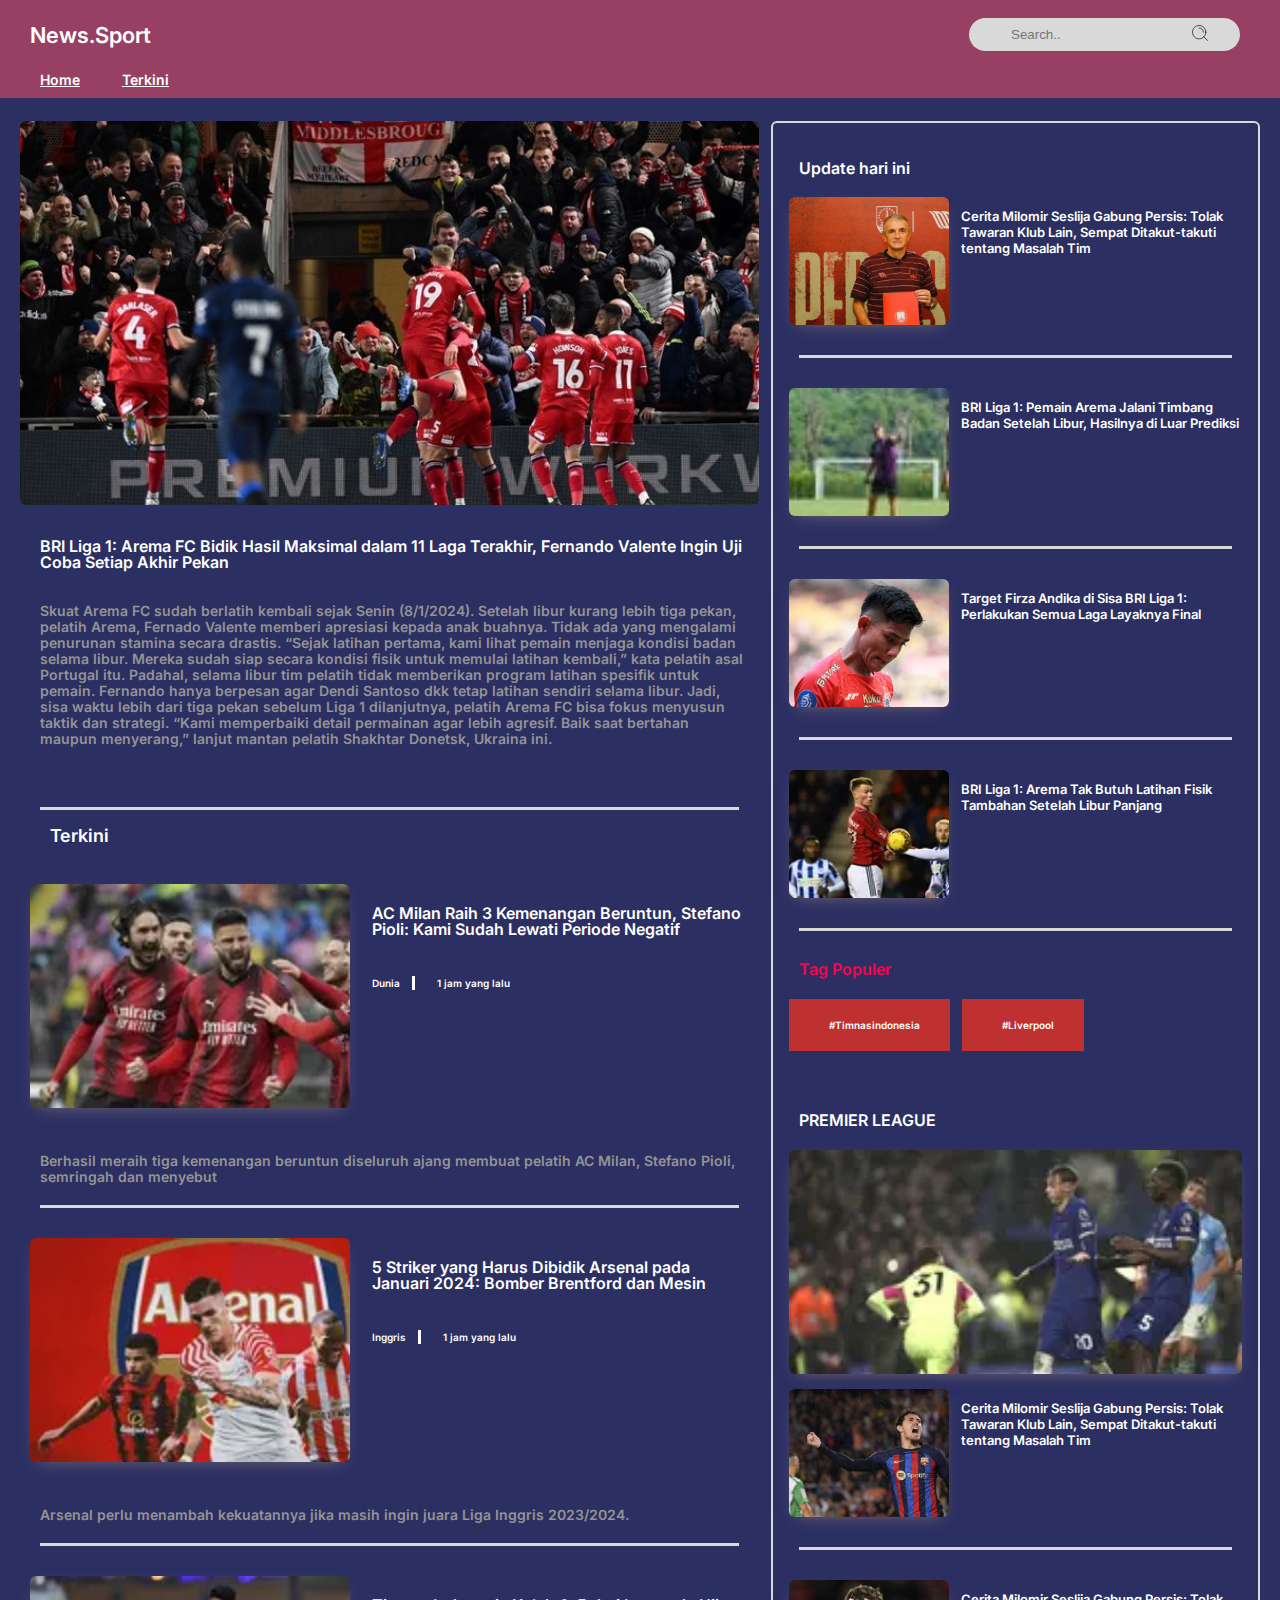
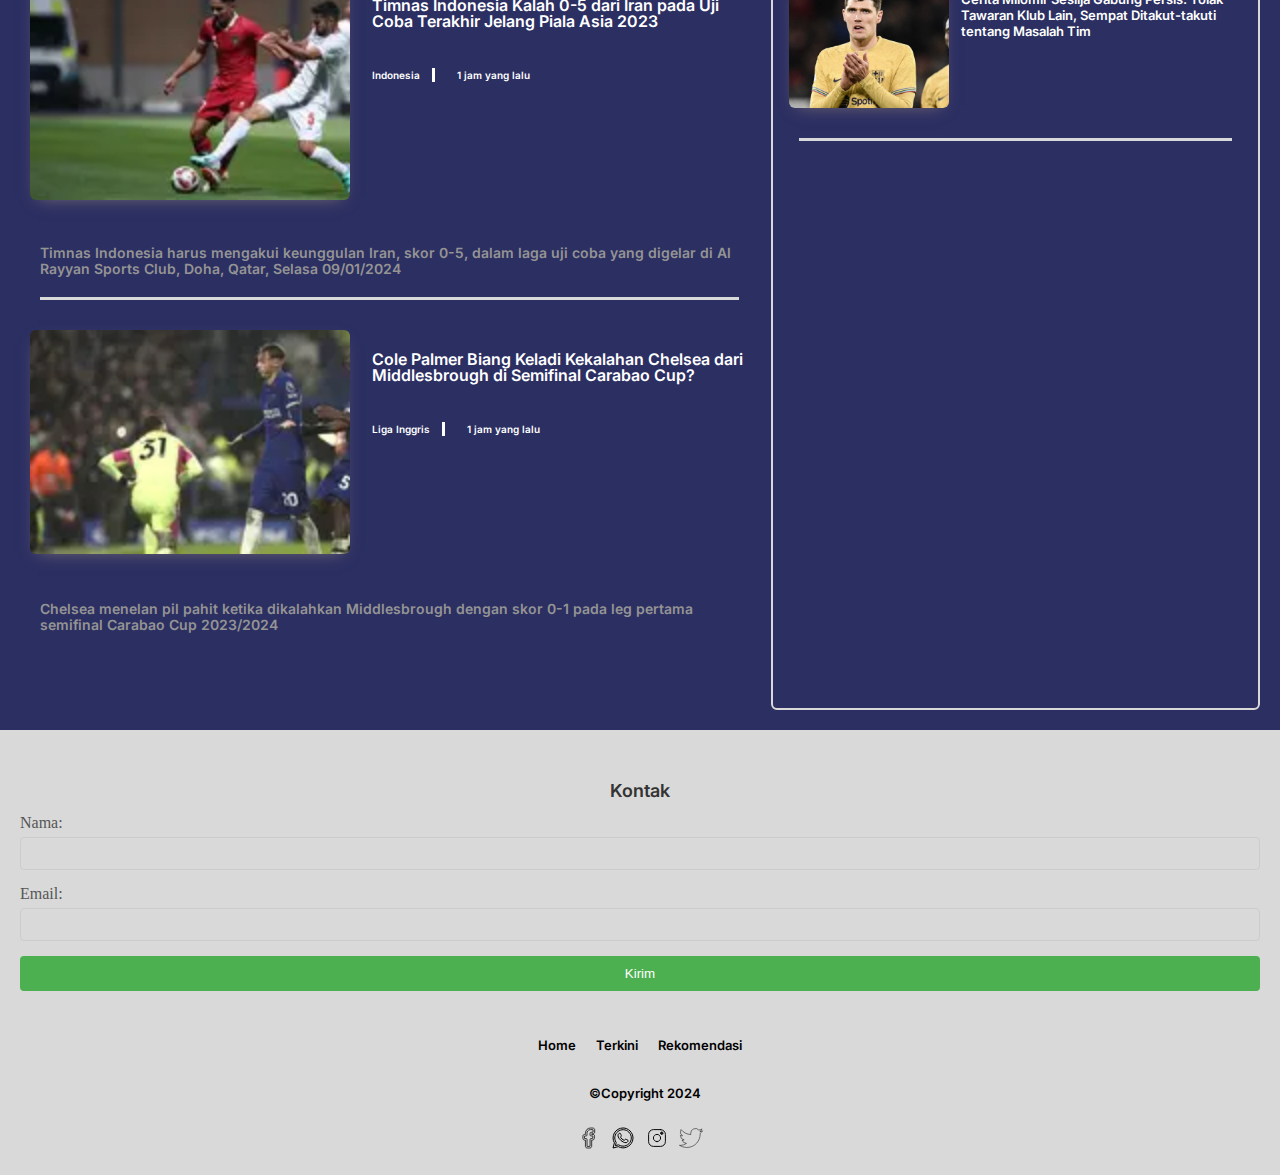
==== detail.html @ 85e4e2ea "sport" ====
<!DOCTYPE html>
<html lang="en" class="scroll">
<head>
    <meta charset="UTF-8">
    <meta name="viewport" content="width=device-width, initial-scale=1.0">
    <title>News</title>
    <link rel="stylesheet" href="style.css">
    <link rel="preconnect" href="https://fonts.googleapis.com">
    <link rel="preconnect" href="https://fonts.gstatic.com" crossorigin>
    <link href="https://fonts.googleapis.com/css2?family=Archivo+Black&family=Inter:wght@100;300;700;800;900&family=Poppins:ital,wght@0,300;0,400;0,500;0,600;0,700;1,300;1,400;1,500;1,600&display=swap" rel="stylesheet">
    
</head>
<body>
    <div id="Home" class="container">
        <header class="">
            <div class="flex">
                <h1 class="">News.Sport</h1>
                <div class="grow"></div>
                <div class="search">
                    <input class="" placeholder="Search.." type="text" id="search">
                    
                    <!-- Icon -->
                    <label for="search">
                    <svg class="svg" fill="none" stroke="currentColor" viewBox="0 0 24 24" xmlns="http://www.w3.org/2000/svg">
                        <path d="M11 6C13.7614 6 16 8.23858 16 11M16.6588 16.6549L21 21M19 11C19 15.4183 15.4183 19 11 19C6.58172 19 3 15.4183 3 11C3 6.58172 6.58172 3 11 3C15.4183 3 19 6.58172 19 11Z" stroke-linecap="round" stroke-linejoin="round"/>
                    </svg>
                </label>
                </div>
            </div>
            <div class="submenu">
                <div class="flex">
                    <a href="#Home" class="text-header">Home</a>
                    <a href="#Terkini" class="text-header">Terkini</a>
                </div>
            </div>
            
        </header>

        <div class="card">
            <div class="card-one"></div>
            <div class="card-two">
                <div class="">
                    <h4 class="">Update hari ini</h4>
                
                    <div class="flex">
                        <div class="card-news-two1">
                            
                        </div>
                        <div class="">
                            <h2>Cerita Milomir Seslija Gabung Persis: Tolak Tawaran Klub Lain, Sempat Ditakut-takuti tentang Masalah Tim</h2>
                        </div>
                    </div>
                    <div class="border-bottom"></div>

                    <div class="flex">
                        <div class="card-news-two2">
                            
                        </div>
                        <div class="">
                            <h2>BRI Liga 1: Pemain Arema Jalani Timbang Badan Setelah Libur, Hasilnya di Luar Prediksi</h2>
                        </div>
                    </div>
                    <div class="border-bottom"></div>

                    <div class="flex">
                        <div class="card-news-two3">
                            
                        </div>
                        <div class="">
                            <h2>Target Firza Andika di Sisa BRI Liga 1: Perlakukan Semua Laga Layaknya Final</h2>
                        </div>
                    </div>
                    <div class="border-bottom"></div>

                    <div class="flex">
                        <div class="card-news-two4">
                            
                        </div>
                        <div class="">
                            <h2>BRI Liga 1: Arema Tak Butuh Latihan Fisik Tambahan Setelah Libur Panjang</h2>
                        </div>
                    </div>
                    <div class="border-bottom"></div>
                </div>

                <div class="">
                    <h4 class="text-tag">Tag Populer</h4>

                    <div class="flex">
                        <div class="bg-tag">
                            <h2 class="text-tag-white">#Timnasindonesia</h2>
                        </div>
                        <div class="bg-tag">
                            <h2 class="text-tag-white">#Liverpool</h2>
                        </div>
                    </div>
                </div>

                <div class="">
                    <h4 class="">PREMIER LEAGUE</h4>

                    <div class="card-news-one7">

                    </div>

                    <div class="flex">
                        <div class="card-news-two6">
                            
                        </div>
                        <div class="">
                            <h2>Cerita Milomir Seslija Gabung Persis: Tolak Tawaran Klub Lain, Sempat Ditakut-takuti tentang Masalah Tim</h2>
                        </div>
                    </div>
                    <div class="border-bottom"></div>

                    <div class="flex">
                        <div class="card-news-two7">
                            
                        </div>
                        <div class="">
                            <h2>Cerita Milomir Seslija Gabung Persis: Tolak Tawaran Klub Lain, Sempat Ditakut-takuti tentang Masalah Tim</h2>
                        </div>
                    </div>
                    <div class="border-bottom"></div>
                </div>    
            </div>
            <div class="card-six">
                <h4>BRI Liga 1: Arema FC Bidik Hasil Maksimal dalam 11 Laga Terakhir, Fernando Valente Ingin Uji Coba Setiap Akhir Pekan</h4>
                <h6>Skuat Arema FC sudah berlatih kembali sejak Senin (8/1/2024). Setelah libur kurang lebih tiga pekan, pelatih Arema, Fernado Valente memberi apresiasi kepada anak buahnya. Tidak ada yang mengalami penurunan stamina secara drastis.
                    “Sejak latihan pertama, kami lihat pemain menjaga kondisi badan selama libur. Mereka sudah siap secara kondisi fisik untuk memulai latihan kembali,” kata pelatih asal Portugal itu.
                    
                    Padahal, selama libur tim pelatih tidak memberikan program latihan spesifik untuk pemain. Fernando hanya berpesan agar Dendi Santoso dkk tetap latihan sendiri selama libur.
                    Jadi, sisa waktu lebih dari tiga pekan sebelum Liga 1 dilanjutnya, pelatih Arema FC bisa fokus menyusun taktik dan strategi.
                    “Kami memperbaiki detail permainan agar lebih agresif. Baik saat bertahan maupun menyerang,” lanjut mantan pelatih Shakhtar Donetsk, Ukraina ini.</h6>
                <section id="Terkini">
                    <div class="border-top">
                        <h3 class="">Terkini</h3>
                    </div>
        
                    <div class="flex">
                        <div class="card-news-one4">
                            
                        </div>
                        <div class="">
                            <h4>AC Milan Raih 3 Kemenangan Beruntun, Stefano Pioli: Kami Sudah Lewati Periode Negatif</h4>
                            <div class="flex">
                                <h5>Dunia</h5>
                                <div class="border"></div>
                                <h5>1 jam yang lalu</h5>
                            </div>
                        </div>
                    </div>
                    <h6 class="border-bottom">Berhasil meraih tiga kemenangan beruntun diseluruh ajang membuat pelatih AC Milan, Stefano Pioli, semringah dan menyebut</h6>
        
                    <div class="flex">
                        <div class="card-news-one5">
                            
                        </div>
                        <div class="">
                            <h4>5 Striker yang Harus Dibidik Arsenal pada Januari 2024: Bomber Brentford dan Mesin</h4>
                            <div class="flex">
                                <h5>Inggris</h5>
                                <div class="border"></div>
                                <h5>1 jam yang lalu</h5>
                            </div>
                        </div>
                    </div>
                    <h6 class="border-bottom">Arsenal perlu menambah kekuatannya jika masih ingin juara Liga Inggris 2023/2024.</h6>
        
                    <div class="flex">
                        <div class="card-news-one6">
                            
                        </div>
                        <div class="">
                            <h4>Timnas Indonesia Kalah 0-5 dari Iran pada Uji Coba Terakhir Jelang Piala Asia 2023</h4>
                            <div class="flex">
                                <h5>Indonesia</h5>
                                <div class="border"></div>
                                <h5>1 jam yang lalu</h5>
                            </div>
                        </div>
                    </div>
                    <h6 class="border-bottom">Timnas Indonesia harus mengakui keunggulan Iran, skor 0-5, dalam laga uji coba yang digelar di Al Rayyan Sports Club, Doha, Qatar, Selasa 09/01/2024</h6>
        
                    <div class="flex">
                        <div class="card-news-one7">
                            
                        </div>
                        <div class="">
                            <h4>Cole Palmer Biang Keladi Kekalahan Chelsea dari Middlesbrough di Semifinal Carabao Cup?</h4>
                            <div class="flex">
                                <h5>Liga Inggris</h5>
                                <div class="border"></div>
                                <h5>1 jam yang lalu</h5>
                            </div>
                        </div>
                    </div>
                    <h6 class="">Chelsea menelan pil pahit ketika dikalahkan Middlesbrough dengan skor 0-1 pada leg pertama semifinal Carabao Cup 2023/2024</h6>
                </section>
            </div>
        </div>

    </div>

    <footer class="">
        <div class="container">
            <div class="form-container">
                <h2>Kontak</h2>
                <form action="#" method="post">
                    <div class="form-group">
                        <label for="nama">Nama:</label>
                        <input type="text" id="nama" name="nama">
                    </div>
                
                    <div class="form-group">
                        <label for="email">Email:</label>
                        <input type="email" id="email" name="email">
                    </div>
                
                    <div class="form-group">
                        <button type="submit">Kirim</button>
                    </div>
                </form>
            </div>
        </div>
        
        <div class="justify-center">
            <h2 class="text-footer">Home</h2>
            <h2 class="text-footer">Terkini</h2>
            <h2 class="text-footer">Rekomendasi</h2>
        </div>
        <div class="justify-center">
            <h5 class="text-footer">&copy;Copyright 2024</h5>
        </div>
        <div class="justify-center">
            <div class="">
                <!-- Icon -->
                <svg class="" fill="none" stroke="currentColor" viewBox="-9.5 0 32 32" xmlns="http://www.w3.org/2000/svg">
                    <path d="M7.44 26.68h-2.92c-1 0-1.84-0.84-1.84-1.84v-6.56h-0.84c-1 0-1.84-0.84-1.84-1.84v-2.48c0-1 0.84-1.84 1.84-1.84h0.88v-0.8c0-3.68 2.12-6 5.56-6 1.2 0 2.24 0.080 2.68 0.12 0.92 0.12 1.6 0.92 1.6 1.84v2.48c0 1-0.84 1.84-1.84 1.84h-1.36v0.52h1.28c1 0 1.84 0.84 1.84 1.84 0 0.12 0 0.2-0.040 0.32l-0.4 2.4c-0.12 0.88-0.92 1.56-1.84 1.56h-0.84v6.56c-0.040 1.040-0.88 1.88-1.92 1.88zM1.84 13.8c-0.080 0-0.16 0.080-0.16 0.16v2.48c0 0.080 0.080 0.16 0.16 0.16h1.72c0.48 0 0.84 0.36 0.84 0.84v7.36c0 0.080 0.080 0.16 0.16 0.16h2.92c0.080 0 0.16-0.080 0.16-0.16v-7.36c0-0.48 0.36-0.84 0.84-0.84h1.68c0.080 0 0.16-0.080 0.16-0.16l0.4-2.48c0-0.080-0.080-0.16-0.16-0.16h-2.12c-0.48 0-0.84-0.36-0.84-0.84v-1.68c0-0.36 0.040-0.6 0.12-0.8s0.2-0.32 0.4-0.4c0.2-0.12 0.48-0.16 0.88-0.16h1.68c0.080 0 0.16-0.080 0.16-0.16v-2.48c0-0.080-0.080-0.16-0.16-0.16-0.32-0.040-1.32-0.12-2.44-0.12-3.36 0-3.88 2.72-3.88 4.32v1.64c0 0.48-0.36 0.84-0.84 0.84 0 0-1.68 0-1.68 0z"></path>
                </svg>

                <!-- Icon -->
                <svg class="" fill="none" stroke="currentColor" viewBox="0 0 24 24" xmlns="http://www.w3.org/2000/svg">
                    <path d="M17.6 6.31999C16.8669 5.58141 15.9943 4.99596 15.033 4.59767C14.0716 4.19938 13.0406 3.99622 12 3.99999C10.6089 4.00135 9.24248 4.36819 8.03771 5.06377C6.83294 5.75935 5.83208 6.75926 5.13534 7.96335C4.4386 9.16745 4.07046 10.5335 4.06776 11.9246C4.06507 13.3158 4.42793 14.6832 5.12 15.89L4 20L8.2 18.9C9.35975 19.5452 10.6629 19.8891 11.99 19.9C14.0997 19.9001 16.124 19.0668 17.6222 17.5816C19.1205 16.0965 19.9715 14.0796 19.99 11.97C19.983 10.9173 19.7682 9.87634 19.3581 8.9068C18.948 7.93725 18.3505 7.05819 17.6 6.31999ZM12 18.53C10.8177 18.5308 9.65701 18.213 8.64 17.61L8.4 17.46L5.91 18.12L6.57 15.69L6.41 15.44C5.55925 14.0667 5.24174 12.429 5.51762 10.8372C5.7935 9.24545 6.64361 7.81015 7.9069 6.80322C9.1702 5.79628 10.7589 5.28765 12.3721 5.37368C13.9853 5.4597 15.511 6.13441 16.66 7.26999C17.916 8.49818 18.635 10.1735 18.66 11.93C18.6442 13.6859 17.9355 15.3645 16.6882 16.6006C15.441 17.8366 13.756 18.5301 12 18.53ZM15.61 13.59C15.41 13.49 14.44 13.01 14.26 12.95C14.08 12.89 13.94 12.85 13.81 13.05C13.6144 13.3181 13.404 13.5751 13.18 13.82C13.07 13.96 12.95 13.97 12.75 13.82C11.6097 13.3694 10.6597 12.5394 10.06 11.47C9.85 11.12 10.26 11.14 10.64 10.39C10.6681 10.3359 10.6827 10.2759 10.6827 10.215C10.6827 10.1541 10.6681 10.0941 10.64 10.04C10.64 9.93999 10.19 8.95999 10.03 8.56999C9.87 8.17999 9.71 8.23999 9.58 8.22999H9.19C9.08895 8.23154 8.9894 8.25465 8.898 8.29776C8.8066 8.34087 8.72546 8.403 8.66 8.47999C8.43562 8.69817 8.26061 8.96191 8.14676 9.25343C8.03291 9.54495 7.98287 9.85749 8 10.17C8.0627 10.9181 8.34443 11.6311 8.81 12.22C9.6622 13.4958 10.8301 14.5293 12.2 15.22C12.9185 15.6394 13.7535 15.8148 14.58 15.72C14.8552 15.6654 15.1159 15.5535 15.345 15.3915C15.5742 15.2296 15.7667 15.0212 15.91 14.78C16.0428 14.4856 16.0846 14.1583 16.03 13.84C15.94 13.74 15.81 13.69 15.61 13.59Z"/>
                </svg>

                <!-- Icon -->
                <svg class="" fill="none" stroke="currentColor" viewBox="0 -0.5 25 25" xmlns="http://www.w3.org/2000/svg">
                    <path fill-rule="evenodd" clip-rule="evenodd" d="M15.5 5H9.5C7.29086 5 5.5 6.79086 5.5 9V15C5.5 17.2091 7.29086 19 9.5 19H15.5C17.7091 19 19.5 17.2091 19.5 15V9C19.5 6.79086 17.7091 5 15.5 5Z" stroke-linecap="round" stroke-linejoin="round"/>
                    <path fill-rule="evenodd" clip-rule="evenodd" d="M12.5 15C10.8431 15 9.5 13.6569 9.5 12C9.5 10.3431 10.8431 9 12.5 9C14.1569 9 15.5 10.3431 15.5 12C15.5 12.7956 15.1839 13.5587 14.6213 14.1213C14.0587 14.6839 13.2956 15 12.5 15Z" stroke-linecap="round" stroke-linejoin="round"/>
                    <rect x="15.5" y="9" width="2" height="2" rx="1" transform="rotate(-90 15.5 9)"/>
                    <rect x="16" y="8.5" width="1" height="1" rx="0.5" transform="rotate(-90 16 8.5)" stroke-linecap="round"/>
                </svg>

                <!-- Icon -->
                <svg class="" fill="none" stroke="currentColor" viewBox="0 0 48 48" xmlns="http://www.w3.org/2000/svg">
                    <path class="cls-1" d="M38.74,16.55v1c0,10.07-7.64,21.61-21.62,21.61A21.14,21.14,0,0,1,5.5,35.71a12.22,12.22,0,0,0,1.81.11,15.25,15.25,0,0,0,9.44-3.24,7.56,7.56,0,0,1-7.1-5.29,6.9,6.9,0,0,0,1.44.15,7.53,7.53,0,0,0,2-.27A7.57,7.57,0,0,1,7,19.72v-.1a7.42,7.42,0,0,0,3.44.94A7.54,7.54,0,0,1,8.05,10.5a21.58,21.58,0,0,0,15.68,7.94,6.38,6.38,0,0,1-.21-1.74,7.55,7.55,0,0,1,13.17-5.31,15.59,15.59,0,0,0,4.83-1.85,7.65,7.65,0,0,1-3.39,4.27,15.87,15.87,0,0,0,4.37-1.26,15.56,15.56,0,0,1-3.76,4Z"/>
                </svg>
            </div>
        </div>
    </footer>

    <script src="main.js"></script>
    
</body>
</html>
---- style.css ----
/* Variabel Start */

:root {
    --bg-body-color: #2C2F62;   /* Warna Hijau Background Body */
    --bg-navbar-color: #984063;   /* Warna Hijau Background Navbar */
    --bg-footer-color: #D9D9D9;   /* Warna Hijau Background Footer */
    --bg-card-color: #D9D9D9;   /* Warna Abu-abu Background Card */
    --bg-tag-color: #BF3131;   /* Warna Merah Background Tag */
    

    --bd-news-color: #D9D9D9;   /* Warna Abu-abu Background Card */
    --bd-line-color: #FFFFFF;   /* Warna Hitam Background Line */

    --text-color-red: #FF004D;   /* Warna Merah Tulisan */
    --text-color-black: #000000;   /* Warna Hitam Tulisan */
    --text-color-white: #FFFFFF;   /* Warna Putih Tulisan */
    --text-color-green: #304D30;   /* Warna Hijau(Gelap) Tulisan */
    --text-color-gray: #949494;   /* Warna Abu-abu Tulisan */
}

body {
    margin: 0;
    padding: 0;
    background-color: var(--bg-body-color);
}

.container {
    padding: 20px;
}

.scroll {
    scroll-behavior: smooth;
}

.flex {
    display: flex;
    gap: 12px;
}

.center {
    display: flex;
    gap: 12px;
    text-align: center;
}

.justify-center {
    display: flex;
    gap: 20px;
    justify-content: center;
}

.grow {
    flex-grow: 1;
}

/* Variabel End */



/* Keyframes Start */

@keyframes fadein {
	0% {
        opacity: 0;
        transform: translateY(50px);
	}

	100% {
		opacity: 1;
        transform: translateY(0);
	}
}

/* Keyframes End */



/* Hover Start */


/* Hover End */



/* Focus Start */

input:focus {
    outline: none;
}

/* Focus End */



/* Text Start */

h1 {
    color: var(--text-color-white);
    margin-left: 30px;
    font-size: 22px;
    line-height: 1rem;
    font-weight: 600;
    font-family: inter;
    padding-bottom: 5px;
}

h2 {
    color: var(--text-color-white);
    font-size: 13px;
    line-height: 1rem;
    font-weight: 600;
    font-family: inter;
}

h3 {
    color: var(--text-color-white);
    font-size: 18px;
    line-height: 1rem;
    font-weight: 600;
    font-family: inter;
    margin-left: 10px;
}

h4 {
    color: var(--text-color-white);
    font-size: 16px;
    line-height: 1rem;
    font-weight: 600;
    font-family: inter;
    margin-left: 10px;
}

h5 {
    color: var(--text-color-white);
    font-size: 10px;
    line-height: 1rem;
    font-weight: 600;
    font-family: inter;
    margin-left: 10px;
}

h6 {
    color: var(--text-color-gray);
    font-size: 14px;
    line-height: 1rem;
    font-weight: 600;
    font-family: inter;
    margin-left: 10px;
    padding-bottom: 20px;
}

.text-tag {
    color: var(--text-color-red);
    font-size: 16px;
    line-height: 1rem;
    font-weight: 600;
    font-family: inter;
    margin-left: 10px;
}

.text-tag-white {
    color: var(--text-color-white);
    font-size: 10px;
    line-height: 1rem;
    font-weight: 600;
    font-family: inter;
    margin-left: 10px;
}

.text-header {
    color: var(--text-color-white);
    margin-left: 30px;
    font-size: 14px;
    line-height: 1rem;
    font-weight: 600;
    font-family: inter;
    text-decoration-line: underline;
}

.text-footer {
    color: var(--text-color-black);
    font-size: 13px;
    line-height: 1rem;
    font-weight: 600;
    font-family: inter;
}

/* Text End */



/* Navbar Start */

header {
    background-color: var(--bg-navbar-color);
    padding-top: 12px;
    position: fixed;
    top: 0px;
    left: 0px;
    width: 100%;
    z-index: 30;
}

.search {
    background-color: var(--bg-footer-color);
    margin-top: 6px;
    margin-bottom: 11px;
    margin-right: 40px;
    padding-left: 40px;
    padding-right: 30px;
    border-radius: 9999px;
    display: flex;
    align-items: center;
}

input {
    width: 100%;
    background-color: var(--bg-footer-color);
    border: none;
}

.svg {
    width: 20px;
    stroke-width: 0.8;
    stroke: #000000;
    cursor: pointer; 
}

.submenu {
    padding: 10px;
}

/* Navbar End */



/* Card Start */

.card {
    display: grid;
    grid-template-columns: repeat(5, minmax(0, 1fr));
    gap: 12px;
    margin-top: 6.3rem;
}

.card-one {
    background-image: url("images/bg1.jpg");
    background-size: cover;
    grid-column-start: 1;
    grid-column: span 3 / span 3;
    padding: 12rem;
    border-radius: 6px;
    animation: fadein 1s ease 0s 1 normal forwards;
}

.card-two {
    border-style: solid;
    border-width: 2px;
    border-color: var(--bg-card-color);
    grid-column-start: 4;
    grid-column: span 2 / span 2;
    grid-row: span 4 / span 4;
    padding: 1rem;
    border-radius: 6px;
    animation: fadein 1.5s ease 0s 1 normal forwards;
}

.card-three {
    background-image: url("images/bg2.jpeg");
    background-size: cover;
    grid-column-start: 1;
    grid-column: span 1 / span 1;
    padding: 5rem;
    border-radius: 6px;
    animation: fadein 2s ease 0s 1 normal forwards;
}

.card-four {
    background-image: url("images/bg3.jpeg");
    background-size: cover;
    grid-column-start: 2;
    grid-column: span 1 / span 1;
    padding: 5rem;
    border-radius: 6px;
    animation: fadein 2.3s ease 0s 1 normal forwards;
}

.card-five {
    background-image: url("images/bg4.webp");
    background-size: cover;
    grid-column-start: 3;
    grid-column: span 1 / span 1;
    padding: 5rem;
    border-radius: 6px;
    animation: fadein 2.6s ease 0s 1 normal forwards;
}

.card-six {
    grid-column-start: 3;
    grid-column: span 3 / span 3;
    margin-left: 10px;
    margin-right: 10px;
}

/* Card End */



/* News Start */

.border-top {
    border-style: solid;
    border-bottom: 1px;
    border-left: 1px;
    border-right: 1px;
    border-color: var(--bd-news-color);
    margin-top: 40px;
    margin-bottom: 40px;
    margin-left: 10px;
    margin-right: 10px;
}

.card-news-one1 {
    background-image: url("images/bg5.webp");
    background-size: cover;
    padding-top: 7rem;
    padding-bottom: 7rem;
    padding-left: 10rem;
    padding-right: 10rem;
    border-radius: 6px;
    margin-bottom: 15px;
    animation: fadein 2s ease 0s 1 normal forwards;
    box-shadow: 0px 6px 16px -8px rgba(135,121,121,0.87);
    -webkit-box-shadow: 0px 6px 16px -8px rgba(135,121,121,0.87);
    -moz-box-shadow: 0px 6px 16px -8px rgba(135,121,121,0.87);
}

.card-news-one2 {
    background-image: url("images/bg6.webp");
    background-size: cover;
    padding-top: 7rem;
    padding-bottom: 7rem;
    padding-left: 10rem;
    padding-right: 10rem;
    border-radius: 6px;
    margin-bottom: 15px;
    animation: fadein 2s ease 0s 1 normal forwards;
    box-shadow: 0px 6px 16px -8px rgba(135,121,121,0.87);
    -webkit-box-shadow: 0px 6px 16px -8px rgba(135,121,121,0.87);
    -moz-box-shadow: 0px 6px 16px -8px rgba(135,121,121,0.87);
}

.card-news-one3 {
    background-image: url("images/bg7.webp");
    background-size: cover;
    padding-top: 7rem;
    padding-bottom: 7rem;
    padding-left: 10rem;
    padding-right: 10rem;
    border-radius: 6px;
    margin-bottom: 15px;
    animation: fadein 2s ease 0s 1 normal forwards;
    box-shadow: 0px 6px 16px -8px rgba(135,121,121,0.87);
    -webkit-box-shadow: 0px 6px 16px -8px rgba(135,121,121,0.87);
    -moz-box-shadow: 0px 6px 16px -8px rgba(135,121,121,0.87);
}

.card-news-one4 {
    background-image: url("images/bg8.webp");
    background-size: cover;
    padding-top: 7rem;
    padding-bottom: 7rem;
    padding-left: 10rem;
    padding-right: 10rem;
    border-radius: 6px;
    margin-bottom: 15px;
    animation: fadein 2s ease 0s 1 normal forwards;
    box-shadow: 0px 6px 16px -8px rgba(135,121,121,0.87);
    -webkit-box-shadow: 0px 6px 16px -8px rgba(135,121,121,0.87);
    -moz-box-shadow: 0px 6px 16px -8px rgba(135,121,121,0.87);
}

.card-news-one5 {
    background-image: url("images/bg9.webp");
    background-size: cover;
    padding-top: 7rem;
    padding-bottom: 7rem;
    padding-left: 10rem;
    padding-right: 10rem;
    border-radius: 6px;
    margin-bottom: 15px;
    animation: fadein 2s ease 0s 1 normal forwards;
    box-shadow: 0px 6px 16px -8px rgba(135,121,121,0.87);
    -webkit-box-shadow: 0px 6px 16px -8px rgba(135,121,121,0.87);
    -moz-box-shadow: 0px 6px 16px -8px rgba(135,121,121,0.87);
}

.card-news-one6 {
    background-image: url("images/bg10.webp");
    background-size: cover;
    padding-top: 7rem;
    padding-bottom: 7rem;
    padding-left: 10rem;
    padding-right: 10rem;
    border-radius: 6px;
    margin-bottom: 15px;
    animation: fadein 2s ease 0s 1 normal forwards;
    box-shadow: 0px 6px 16px -8px rgba(135,121,121,0.87);
    -webkit-box-shadow: 0px 6px 16px -8px rgba(135,121,121,0.87);
    -moz-box-shadow: 0px 6px 16px -8px rgba(135,121,121,0.87);
}

.card-news-one7 {
    background-image: url("images/bg11.webp");
    background-size: cover;
    padding-top: 7rem;
    padding-bottom: 7rem;
    padding-left: 10rem;
    padding-right: 10rem;
    border-radius: 6px;
    margin-bottom: 15px;
    animation: fadein 2s ease 0s 1 normal forwards;
    box-shadow: 0px 6px 16px -8px rgba(135,121,121,0.87);
    -webkit-box-shadow: 0px 6px 16px -8px rgba(135,121,121,0.87);
    -moz-box-shadow: 0px 6px 16px -8px rgba(135,121,121,0.87);
}

.card-news-one8 {
    background-image: url("images/bg12.webp");
    background-size: cover;
    padding-top: 7rem;
    padding-bottom: 7rem;
    padding-left: 10rem;
    padding-right: 10rem;
    border-radius: 6px;
    margin-bottom: 15px;
    animation: fadein 2s ease 0s 1 normal forwards;
    box-shadow: 0px 6px 16px -8px rgba(135,121,121,0.87);
    -webkit-box-shadow: 0px 6px 16px -8px rgba(135,121,121,0.87);
    -moz-box-shadow: 0px 6px 16px -8px rgba(135,121,121,0.87);
}

.card-news-one9 {
    background-image: url("images/bg13.webp");
    background-size: cover;
    padding-top: 7rem;
    padding-bottom: 7rem;
    padding-left: 10rem;
    padding-right: 10rem;
    border-radius: 6px;
    margin-bottom: 15px;
    animation: fadein 2s ease 0s 1 normal forwards;
    box-shadow: 0px 6px 16px -8px rgba(135,121,121,0.87);
    -webkit-box-shadow: 0px 6px 16px -8px rgba(135,121,121,0.87);
    -moz-box-shadow: 0px 6px 16px -8px rgba(135,121,121,0.87);
}

.card-news-one10 {
    background-image: url("images/bg14.webp");
    background-size: cover;
    padding-top: 7rem;
    padding-bottom: 7rem;
    padding-left: 10rem;
    padding-right: 10rem;
    border-radius: 6px;
    margin-bottom: 15px;
    animation: fadein 2s ease 0s 1 normal forwards;
    box-shadow: 0px 6px 16px -8px rgba(135,121,121,0.87);
    -webkit-box-shadow: 0px 6px 16px -8px rgba(135,121,121,0.87);
    -moz-box-shadow: 0px 6px 16px -8px rgba(135,121,121,0.87);
}

.card-news-one11 {
    background-image: url("images/bg15.webp");
    background-size: cover;
    padding-top: 7rem;
    padding-bottom: 7rem;
    padding-left: 10rem;
    padding-right: 10rem;
    border-radius: 6px;
    margin-bottom: 15px;
    animation: fadein 2s ease 0s 1 normal forwards;
    box-shadow: 0px 6px 16px -8px rgba(135,121,121,0.87);
    -webkit-box-shadow: 0px 6px 16px -8px rgba(135,121,121,0.87);
    -moz-box-shadow: 0px 6px 16px -8px rgba(135,121,121,0.87);
}

.card-news-one12 {
    background-image: url("images/bg16.webp");
    background-size: cover;
    padding-top: 7rem;
    padding-bottom: 7rem;
    padding-left: 10rem;
    padding-right: 10rem;
    border-radius: 6px;
    margin-bottom: 15px;
    animation: fadein 2s ease 0s 1 normal forwards;
    box-shadow: 0px 6px 16px -8px rgba(135,121,121,0.87);
    -webkit-box-shadow: 0px 6px 16px -8px rgba(135,121,121,0.87);
    -moz-box-shadow: 0px 6px 16px -8px rgba(135,121,121,0.87);
}

.card-news-one13 {
    background-image: url("images/bg17.webp");
    background-size: cover;
    padding-top: 7rem;
    padding-bottom: 7rem;
    padding-left: 10rem;
    padding-right: 10rem;
    border-radius: 6px;
    margin-bottom: 15px;
    animation: fadein 2s ease 0s 1 normal forwards;
    box-shadow: 0px 6px 16px -8px rgba(135,121,121,0.87);
    -webkit-box-shadow: 0px 6px 16px -8px rgba(135,121,121,0.87);
    -moz-box-shadow: 0px 6px 16px -8px rgba(135,121,121,0.87);
}

.card-news-two1 {
    background-image: url("images/bg18.webp");
    background-size: cover;
    padding-top: 4rem;
    padding-bottom: 4rem;
    padding-left: 5rem;
    padding-right: 5rem;
    border-radius: 6px;
    animation: fadein 2s ease 0s 1 normal forwards;
    box-shadow: 0px 6px 16px -8px rgba(135,121,121,0.87);
    -webkit-box-shadow: 0px 6px 16px -8px rgba(135,121,121,0.87);
    -moz-box-shadow: 0px 6px 16px -8px rgba(135,121,121,0.87);
}

.card-news-two2 {
    background-image: url("images/bg19.webp");
    background-size: cover;
    padding-top: 4rem;
    padding-bottom: 4rem;
    padding-left: 5rem;
    padding-right: 5rem;
    border-radius: 6px;
    animation: fadein 2s ease 0s 1 normal forwards;
    box-shadow: 0px 6px 16px -8px rgba(135,121,121,0.87);
    -webkit-box-shadow: 0px 6px 16px -8px rgba(135,121,121,0.87);
    -moz-box-shadow: 0px 6px 16px -8px rgba(135,121,121,0.87);
}

.card-news-two3 {
    background-image: url("images/bg20.webp");
    background-size: cover;
    padding-top: 4rem;
    padding-bottom: 4rem;
    padding-left: 5rem;
    padding-right: 5rem;
    border-radius: 6px;
    animation: fadein 2s ease 0s 1 normal forwards;
    box-shadow: 0px 6px 16px -8px rgba(135,121,121,0.87);
    -webkit-box-shadow: 0px 6px 16px -8px rgba(135,121,121,0.87);
    -moz-box-shadow: 0px 6px 16px -8px rgba(135,121,121,0.87);
}

.card-news-two4 {
    background-image: url("images/bg21.webp");
    background-size: cover;
    padding-top: 4rem;
    padding-bottom: 4rem;
    padding-left: 5rem;
    padding-right: 5rem;
    border-radius: 6px;
    animation: fadein 2s ease 0s 1 normal forwards;
    box-shadow: 0px 6px 16px -8px rgba(135,121,121,0.87);
    -webkit-box-shadow: 0px 6px 16px -8px rgba(135,121,121,0.87);
    -moz-box-shadow: 0px 6px 16px -8px rgba(135,121,121,0.87);
}

.card-news-two5 {
    background-image: url("images/bg22.webp");
    background-size: cover;
    padding-top: 4rem;
    padding-bottom: 4rem;
    padding-left: 5rem;
    padding-right: 5rem;
    border-radius: 6px;
    animation: fadein 2s ease 0s 1 normal forwards;
    box-shadow: 0px 6px 16px -8px rgba(135,121,121,0.87);
    -webkit-box-shadow: 0px 6px 16px -8px rgba(135,121,121,0.87);
    -moz-box-shadow: 0px 6px 16px -8px rgba(135,121,121,0.87);
}

.card-news-two6 {
    background-image: url("images/bg23.webp");
    background-size: cover;
    padding-top: 4rem;
    padding-bottom: 4rem;
    padding-left: 5rem;
    padding-right: 5rem;
    border-radius: 6px;
    animation: fadein 2s ease 0s 1 normal forwards;
    box-shadow: 0px 6px 16px -8px rgba(135,121,121,0.87);
    -webkit-box-shadow: 0px 6px 16px -8px rgba(135,121,121,0.87);
    -moz-box-shadow: 0px 6px 16px -8px rgba(135,121,121,0.87);
}

.card-news-two7 {
    background-image: url("images/bg24.webp");
    background-size: cover;
    padding-top: 4rem;
    padding-bottom: 4rem;
    padding-left: 5rem;
    padding-right: 5rem;
    border-radius: 6px;
    animation: fadein 2s ease 0s 1 normal forwards;
    box-shadow: 0px 6px 16px -8px rgba(135,121,121,0.87);
    -webkit-box-shadow: 0px 6px 16px -8px rgba(135,121,121,0.87);
    -moz-box-shadow: 0px 6px 16px -8px rgba(135,121,121,0.87);
}

.bg-tag {
    background-color: var(--bg-tag-color);
    padding-top: 10px;
    padding-bottom: 10px;
    padding-left: 30px;
    padding-right: 30px;
    margin-bottom: 40px;
}

.border {
    border-style: solid;
    border-bottom: 1px;
    border-top: 1px;
    border-left: 1px;
    border-color: var(--bd-line-color);
    margin-top: 18px;
    margin-bottom: 18px;
}

.border-bottom {
    border-style: solid;
    border-top: 1px;
    border-left: 1px;
    border-right: 1px;
    border-color: var(--bd-news-color);
    margin-top: 30px;
    margin-bottom: 30px;
    margin-left: 10px;
    margin-right: 10px;
}

/* News End */



/* Form Start */

.form-container h2 {
    font-size: 18px;
    font-weight: 600;
    text-align: center;
    color: #333;
}

.form-group {
    margin-bottom: 15px;
}

.form-group label {
    display: block;
    margin-bottom: 5px;
    color: #555;
}

.form-group input {
    width: 100%;
    padding: 8px;
    box-sizing: border-box;
    border: 1px solid #ccc;
    border-radius: 4px;
}

.form-group button {
    background-color: #4caf50;
    color: #fff;
    padding: 10px;
    border: none;
    border-radius: 4px;
    cursor: pointer;
    width: 100%;
}

.form-group button:hover {
    background-color: #45a049;
}

/* Form End */



/* Footer Start */

footer {
    background-color: var(--bg-footer-color);
    padding-top: 18px;
    padding-bottom: 18px;
    left: 0;
    bottom: 0;
    width: 100%;
}

svg {
    width: 30px;
    stroke-width: 0.8;
    stroke: #000000;
}

/* Footer End */



/* Responsive Design Start */

@media (max-width: 768px) {
    .search, .card-two, .card-five, .card-none {
        display: none;
    }

    .justify-center {
        display: flex;
        gap: 20px;
        justify-content: center;
        padding: 10px;
    }

    .flex {
        display: flex;
        gap: 12px;
        align-items: center;
    }

    /* Text Start */

    h1 {
        color: var(--text-color-white);
        margin-left: 30px;
        font-size: 18px;
        line-height: 1rem;
        font-weight: 00;
        font-family: inter;
    }

    h2 {
        color: var(--text-color-white);
        font-size: 12px;
        line-height: 1rem;
        font-weight: 500;
        font-family: inter;
    }

    h3 {
        color: var(--text-color-white);
        font-size: 14px;
        line-height: 1rem;
        font-weight: 600;
        font-family: inter;
        margin-left: 10px;
    }

    h4 {
        color: var(--text-color-white);
        font-size: 12px;
        line-height: 1rem;
        font-weight: 600;
        font-family: inter;
        margin-left: 10px;
    }

    h5 {
        color: var(--text-color-white);
        font-size: 10px;
        line-height: 1rem;
        font-weight: 500;
        font-family: inter;
        margin-left: 10px;
    }

    h6 {
        color: var(--text-color-gray);
        font-size: 10px;
        line-height: 1rem;
        font-weight: 400;
        font-family: inter;
        margin-left: 10px;
        padding-bottom: 20px;
    }

    .text-header {
        color: var(--text-color-white);
        margin-left: 30px;
        font-size: 12px;
        line-height: 1rem;
        font-weight: 500;
        font-family: inter;
        text-decoration-line: underline;
    }

    /* Text End */

    .card {
        display: grid;
        grid-template-columns: repeat(2, minmax(0, 1fr));
        gap: 12px;
        margin-top: 6rem;
    }

    .card-one {
        background-image: url("images/bg1.jpg");
        background-size: cover;
        grid-column-start: 1;
        grid-column: span 3 / span 3;
        padding: 7rem;
        border-radius: 6px;
        animation: fadein 1s ease 0s 1 normal forwards;
    }

    .card-three {
        background-image: url("images/bg2.jpeg");
        background-size: cover;
        grid-column-start: 1;
        grid-column: span 1 / span 1;
        padding: 4rem;
        border-radius: 6px;
        animation: fadein 2s ease 0s 1 normal forwards;
    }
    
    .card-four {
        background-image: url("images/bg3.jpeg");
        background-size: cover;
        grid-column-start: 2;
        grid-column: span 2 / span 2;
        padding: 4rem;
        border-radius: 6px;
        animation: fadein 2.3s ease 0s 1 normal forwards;
    }

    .card-six {
        grid-column-start: 1;
        grid-column: span 3 / span 3;
        margin-left: 10px;
        margin-right: 10px;
    }

    .card-news-one4, .card-news-one5, .card-news-one6, .card-news-one7, .card-news-one8, .card-news-one9, .card-news-one10, .card-news-one11, .card-news-one12 {
        padding: 4rem;
    }
    
    .border {
        border-style: solid;
        border-bottom: 1px;
        border-top: 1px;
        border-left: 1px;
        border-color: var(--bd-line-color);
        margin-top: 18px;
        margin-bottom: 18px;
    }
}

/* Responsive Design End */
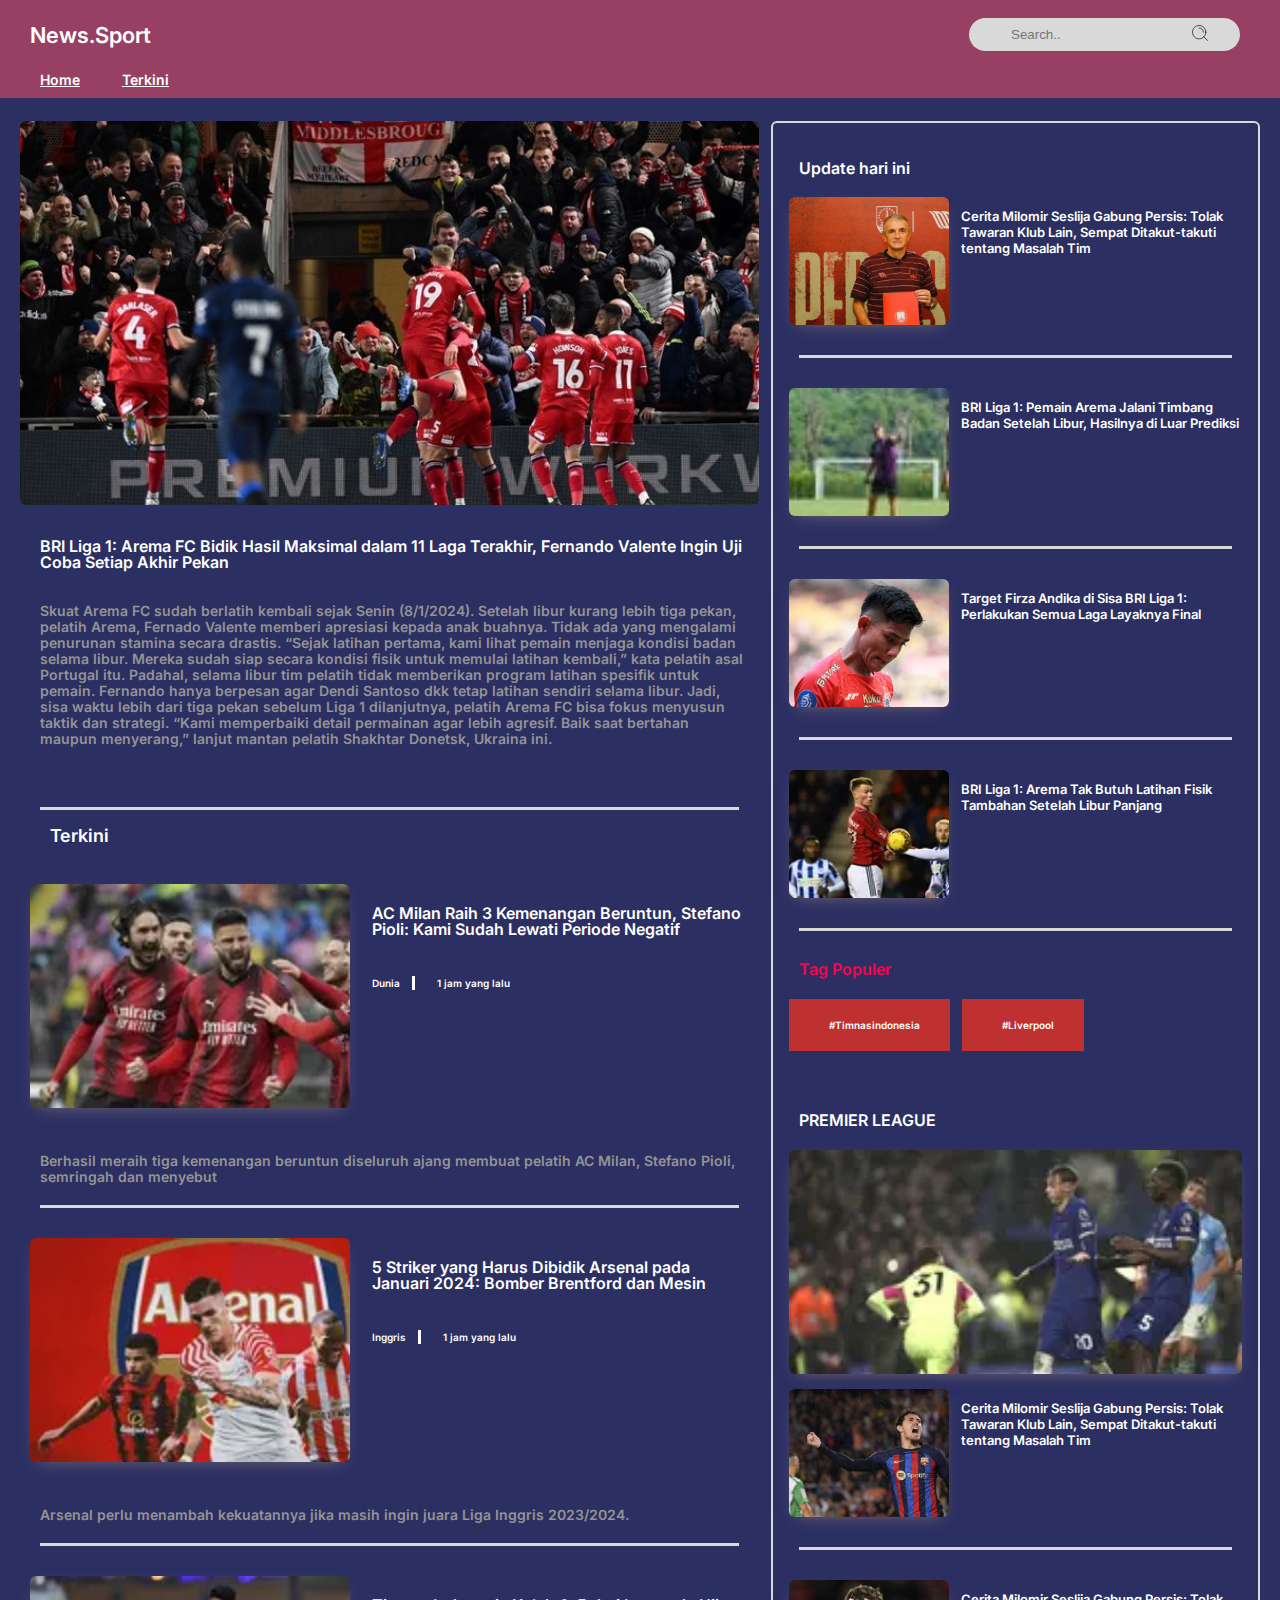
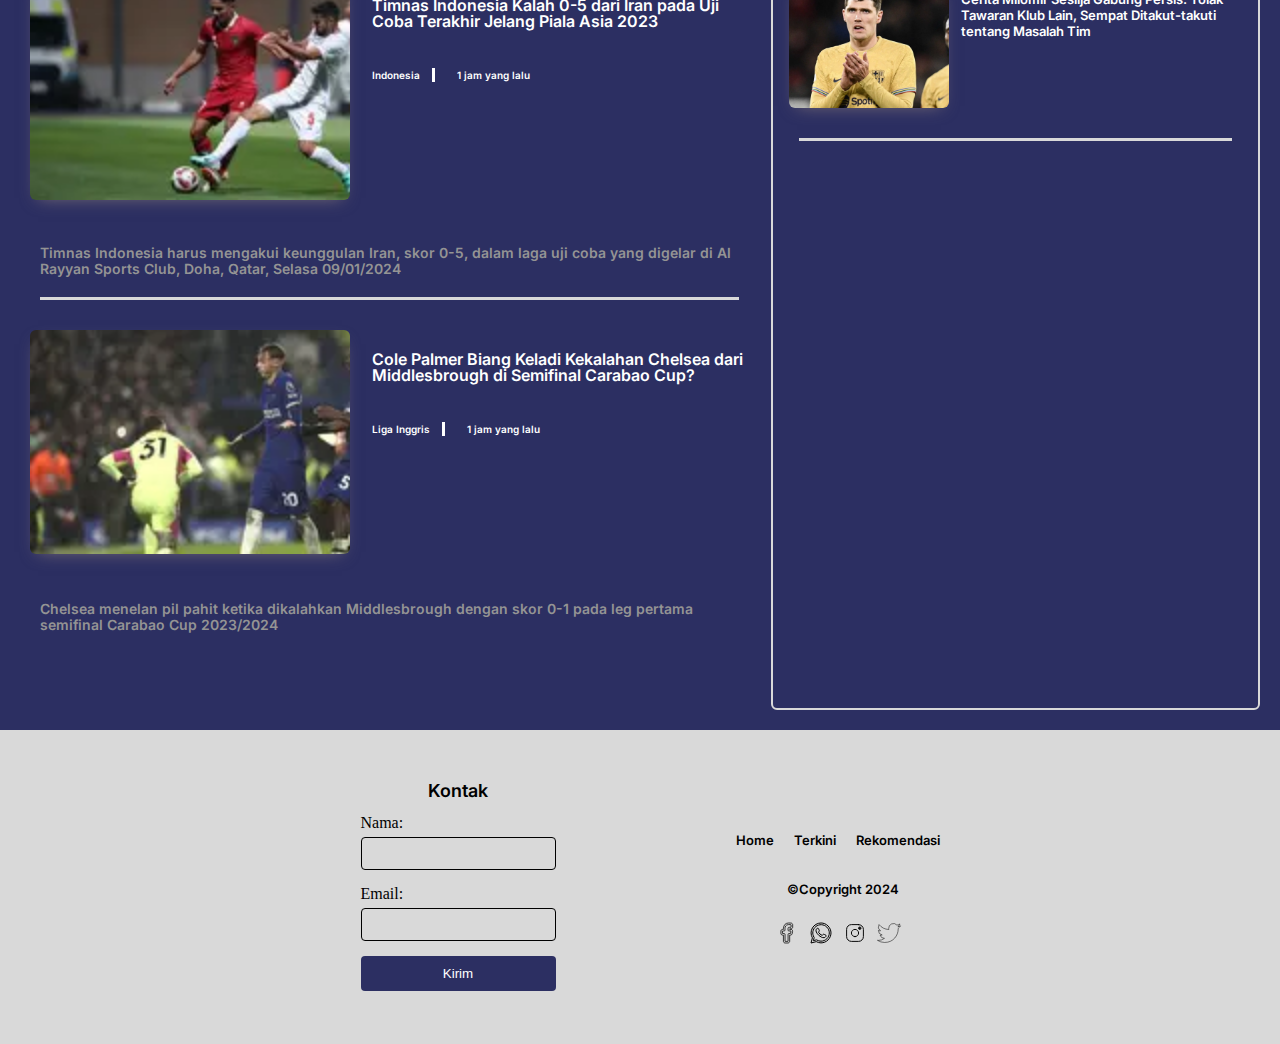
==== commit 41f8be4f: "sport" ====
--- a/detail.html
+++ b/detail.html
@@ -203,59 +203,62 @@
     </div>
 
     <footer class="">
-        <div class="container">
-            <div class="form-container">
-                <h2>Kontak</h2>
-                <form action="#" method="post">
-                    <div class="form-group">
-                        <label for="nama">Nama:</label>
-                        <input type="text" id="nama" name="nama">
-                    </div>
-                
-                    <div class="form-group">
-                        <label for="email">Email:</label>
-                        <input type="email" id="email" name="email">
-                    </div>
-                
-                    <div class="form-group">
-                        <button type="submit">Kirim</button>
-                    </div>
-                </form>
-            </div>
-        </div>
-        
-        <div class="justify-center">
-            <h2 class="text-footer">Home</h2>
-            <h2 class="text-footer">Terkini</h2>
-            <h2 class="text-footer">Rekomendasi</h2>
-        </div>
-        <div class="justify-center">
-            <h5 class="text-footer">&copy;Copyright 2024</h5>
-        </div>
-        <div class="justify-center">
-            <div class="">
-                <!-- Icon -->
-                <svg class="" fill="none" stroke="currentColor" viewBox="-9.5 0 32 32" xmlns="http://www.w3.org/2000/svg">
-                    <path d="M7.44 26.68h-2.92c-1 0-1.84-0.84-1.84-1.84v-6.56h-0.84c-1 0-1.84-0.84-1.84-1.84v-2.48c0-1 0.84-1.84 1.84-1.84h0.88v-0.8c0-3.68 2.12-6 5.56-6 1.2 0 2.24 0.080 2.68 0.12 0.92 0.12 1.6 0.92 1.6 1.84v2.48c0 1-0.84 1.84-1.84 1.84h-1.36v0.52h1.28c1 0 1.84 0.84 1.84 1.84 0 0.12 0 0.2-0.040 0.32l-0.4 2.4c-0.12 0.88-0.92 1.56-1.84 1.56h-0.84v6.56c-0.040 1.040-0.88 1.88-1.92 1.88zM1.84 13.8c-0.080 0-0.16 0.080-0.16 0.16v2.48c0 0.080 0.080 0.16 0.16 0.16h1.72c0.48 0 0.84 0.36 0.84 0.84v7.36c0 0.080 0.080 0.16 0.16 0.16h2.92c0.080 0 0.16-0.080 0.16-0.16v-7.36c0-0.48 0.36-0.84 0.84-0.84h1.68c0.080 0 0.16-0.080 0.16-0.16l0.4-2.48c0-0.080-0.080-0.16-0.16-0.16h-2.12c-0.48 0-0.84-0.36-0.84-0.84v-1.68c0-0.36 0.040-0.6 0.12-0.8s0.2-0.32 0.4-0.4c0.2-0.12 0.48-0.16 0.88-0.16h1.68c0.080 0 0.16-0.080 0.16-0.16v-2.48c0-0.080-0.080-0.16-0.16-0.16-0.32-0.040-1.32-0.12-2.44-0.12-3.36 0-3.88 2.72-3.88 4.32v1.64c0 0.48-0.36 0.84-0.84 0.84 0 0-1.68 0-1.68 0z"></path>
-                </svg>
-
-                <!-- Icon -->
-                <svg class="" fill="none" stroke="currentColor" viewBox="0 0 24 24" xmlns="http://www.w3.org/2000/svg">
-                    <path d="M17.6 6.31999C16.8669 5.58141 15.9943 4.99596 15.033 4.59767C14.0716 4.19938 13.0406 3.99622 12 3.99999C10.6089 4.00135 9.24248 4.36819 8.03771 5.06377C6.83294 5.75935 5.83208 6.75926 5.13534 7.96335C4.4386 9.16745 4.07046 10.5335 4.06776 11.9246C4.06507 13.3158 4.42793 14.6832 5.12 15.89L4 20L8.2 18.9C9.35975 19.5452 10.6629 19.8891 11.99 19.9C14.0997 19.9001 16.124 19.0668 17.6222 17.5816C19.1205 16.0965 19.9715 14.0796 19.99 11.97C19.983 10.9173 19.7682 9.87634 19.3581 8.9068C18.948 7.93725 18.3505 7.05819 17.6 6.31999ZM12 18.53C10.8177 18.5308 9.65701 18.213 8.64 17.61L8.4 17.46L5.91 18.12L6.57 15.69L6.41 15.44C5.55925 14.0667 5.24174 12.429 5.51762 10.8372C5.7935 9.24545 6.64361 7.81015 7.9069 6.80322C9.1702 5.79628 10.7589 5.28765 12.3721 5.37368C13.9853 5.4597 15.511 6.13441 16.66 7.26999C17.916 8.49818 18.635 10.1735 18.66 11.93C18.6442 13.6859 17.9355 15.3645 16.6882 16.6006C15.441 17.8366 13.756 18.5301 12 18.53ZM15.61 13.59C15.41 13.49 14.44 13.01 14.26 12.95C14.08 12.89 13.94 12.85 13.81 13.05C13.6144 13.3181 13.404 13.5751 13.18 13.82C13.07 13.96 12.95 13.97 12.75 13.82C11.6097 13.3694 10.6597 12.5394 10.06 11.47C9.85 11.12 10.26 11.14 10.64 10.39C10.6681 10.3359 10.6827 10.2759 10.6827 10.215C10.6827 10.1541 10.6681 10.0941 10.64 10.04C10.64 9.93999 10.19 8.95999 10.03 8.56999C9.87 8.17999 9.71 8.23999 9.58 8.22999H9.19C9.08895 8.23154 8.9894 8.25465 8.898 8.29776C8.8066 8.34087 8.72546 8.403 8.66 8.47999C8.43562 8.69817 8.26061 8.96191 8.14676 9.25343C8.03291 9.54495 7.98287 9.85749 8 10.17C8.0627 10.9181 8.34443 11.6311 8.81 12.22C9.6622 13.4958 10.8301 14.5293 12.2 15.22C12.9185 15.6394 13.7535 15.8148 14.58 15.72C14.8552 15.6654 15.1159 15.5535 15.345 15.3915C15.5742 15.2296 15.7667 15.0212 15.91 14.78C16.0428 14.4856 16.0846 14.1583 16.03 13.84C15.94 13.74 15.81 13.69 15.61 13.59Z"/>
-                </svg>
-
-                <!-- Icon -->
-                <svg class="" fill="none" stroke="currentColor" viewBox="0 -0.5 25 25" xmlns="http://www.w3.org/2000/svg">
-                    <path fill-rule="evenodd" clip-rule="evenodd" d="M15.5 5H9.5C7.29086 5 5.5 6.79086 5.5 9V15C5.5 17.2091 7.29086 19 9.5 19H15.5C17.7091 19 19.5 17.2091 19.5 15V9C19.5 6.79086 17.7091 5 15.5 5Z" stroke-linecap="round" stroke-linejoin="round"/>
-                    <path fill-rule="evenodd" clip-rule="evenodd" d="M12.5 15C10.8431 15 9.5 13.6569 9.5 12C9.5 10.3431 10.8431 9 12.5 9C14.1569 9 15.5 10.3431 15.5 12C15.5 12.7956 15.1839 13.5587 14.6213 14.1213C14.0587 14.6839 13.2956 15 12.5 15Z" stroke-linecap="round" stroke-linejoin="round"/>
-                    <rect x="15.5" y="9" width="2" height="2" rx="1" transform="rotate(-90 15.5 9)"/>
-                    <rect x="16" y="8.5" width="1" height="1" rx="0.5" transform="rotate(-90 16 8.5)" stroke-linecap="round"/>
-                </svg>
-
-                <!-- Icon -->
-                <svg class="" fill="none" stroke="currentColor" viewBox="0 0 48 48" xmlns="http://www.w3.org/2000/svg">
-                    <path class="cls-1" d="M38.74,16.55v1c0,10.07-7.64,21.61-21.62,21.61A21.14,21.14,0,0,1,5.5,35.71a12.22,12.22,0,0,0,1.81.11,15.25,15.25,0,0,0,9.44-3.24,7.56,7.56,0,0,1-7.1-5.29,6.9,6.9,0,0,0,1.44.15,7.53,7.53,0,0,0,2-.27A7.57,7.57,0,0,1,7,19.72v-.1a7.42,7.42,0,0,0,3.44.94A7.54,7.54,0,0,1,8.05,10.5a21.58,21.58,0,0,0,15.68,7.94,6.38,6.38,0,0,1-.21-1.74,7.55,7.55,0,0,1,13.17-5.31,15.59,15.59,0,0,0,4.83-1.85,7.65,7.65,0,0,1-3.39,4.27,15.87,15.87,0,0,0,4.37-1.26,15.56,15.56,0,0,1-3.76,4Z"/>
-                </svg>
+        <div class="justify-centerr">
+            <div class="container">
+                <div class="form-container">
+                    <h2>Kontak</h2>
+                    <form action="#" method="post">
+                        <div class="form-group">
+                            <label for="nama">Nama:</label>
+                            <input type="text" id="nama" name="nama">
+                        </div>
+                    
+                        <div class="form-group">
+                            <label for="email">Email:</label>
+                            <input type="email" id="email" name="email">
+                        </div>
+                    
+                        <div class="form-group">
+                            <button type="submit">Kirim</button>
+                        </div>
+                    </form>
+                </div>
+            </div>
+            <div class="">  
+                <div class="justify-center">
+                    <h2 class="text-footer">Home</h2>
+                    <h2 class="text-footer">Terkini</h2>
+                    <h2 class="text-footer">Rekomendasi</h2>
+                </div>
+                <div class="justify-center">
+                    <h5 class="text-footer">&copy;Copyright 2024</h5>
+                </div>
+                <div class="justify-center">
+                    <div class="">
+                        <!-- Icon -->
+                        <svg class="" fill="none" stroke="currentColor" viewBox="-9.5 0 32 32" xmlns="http://www.w3.org/2000/svg">
+                            <path d="M7.44 26.68h-2.92c-1 0-1.84-0.84-1.84-1.84v-6.56h-0.84c-1 0-1.84-0.84-1.84-1.84v-2.48c0-1 0.84-1.84 1.84-1.84h0.88v-0.8c0-3.68 2.12-6 5.56-6 1.2 0 2.24 0.080 2.68 0.12 0.92 0.12 1.6 0.92 1.6 1.84v2.48c0 1-0.84 1.84-1.84 1.84h-1.36v0.52h1.28c1 0 1.84 0.84 1.84 1.84 0 0.12 0 0.2-0.040 0.32l-0.4 2.4c-0.12 0.88-0.92 1.56-1.84 1.56h-0.84v6.56c-0.040 1.040-0.88 1.88-1.92 1.88zM1.84 13.8c-0.080 0-0.16 0.080-0.16 0.16v2.48c0 0.080 0.080 0.16 0.16 0.16h1.72c0.48 0 0.84 0.36 0.84 0.84v7.36c0 0.080 0.080 0.16 0.16 0.16h2.92c0.080 0 0.16-0.080 0.16-0.16v-7.36c0-0.48 0.36-0.84 0.84-0.84h1.68c0.080 0 0.16-0.080 0.16-0.16l0.4-2.48c0-0.080-0.080-0.16-0.16-0.16h-2.12c-0.48 0-0.84-0.36-0.84-0.84v-1.68c0-0.36 0.040-0.6 0.12-0.8s0.2-0.32 0.4-0.4c0.2-0.12 0.48-0.16 0.88-0.16h1.68c0.080 0 0.16-0.080 0.16-0.16v-2.48c0-0.080-0.080-0.16-0.16-0.16-0.32-0.040-1.32-0.12-2.44-0.12-3.36 0-3.88 2.72-3.88 4.32v1.64c0 0.48-0.36 0.84-0.84 0.84 0 0-1.68 0-1.68 0z"></path>
+                        </svg>
+
+                        <!-- Icon -->
+                        <svg class="" fill="none" stroke="currentColor" viewBox="0 0 24 24" xmlns="http://www.w3.org/2000/svg">
+                            <path d="M17.6 6.31999C16.8669 5.58141 15.9943 4.99596 15.033 4.59767C14.0716 4.19938 13.0406 3.99622 12 3.99999C10.6089 4.00135 9.24248 4.36819 8.03771 5.06377C6.83294 5.75935 5.83208 6.75926 5.13534 7.96335C4.4386 9.16745 4.07046 10.5335 4.06776 11.9246C4.06507 13.3158 4.42793 14.6832 5.12 15.89L4 20L8.2 18.9C9.35975 19.5452 10.6629 19.8891 11.99 19.9C14.0997 19.9001 16.124 19.0668 17.6222 17.5816C19.1205 16.0965 19.9715 14.0796 19.99 11.97C19.983 10.9173 19.7682 9.87634 19.3581 8.9068C18.948 7.93725 18.3505 7.05819 17.6 6.31999ZM12 18.53C10.8177 18.5308 9.65701 18.213 8.64 17.61L8.4 17.46L5.91 18.12L6.57 15.69L6.41 15.44C5.55925 14.0667 5.24174 12.429 5.51762 10.8372C5.7935 9.24545 6.64361 7.81015 7.9069 6.80322C9.1702 5.79628 10.7589 5.28765 12.3721 5.37368C13.9853 5.4597 15.511 6.13441 16.66 7.26999C17.916 8.49818 18.635 10.1735 18.66 11.93C18.6442 13.6859 17.9355 15.3645 16.6882 16.6006C15.441 17.8366 13.756 18.5301 12 18.53ZM15.61 13.59C15.41 13.49 14.44 13.01 14.26 12.95C14.08 12.89 13.94 12.85 13.81 13.05C13.6144 13.3181 13.404 13.5751 13.18 13.82C13.07 13.96 12.95 13.97 12.75 13.82C11.6097 13.3694 10.6597 12.5394 10.06 11.47C9.85 11.12 10.26 11.14 10.64 10.39C10.6681 10.3359 10.6827 10.2759 10.6827 10.215C10.6827 10.1541 10.6681 10.0941 10.64 10.04C10.64 9.93999 10.19 8.95999 10.03 8.56999C9.87 8.17999 9.71 8.23999 9.58 8.22999H9.19C9.08895 8.23154 8.9894 8.25465 8.898 8.29776C8.8066 8.34087 8.72546 8.403 8.66 8.47999C8.43562 8.69817 8.26061 8.96191 8.14676 9.25343C8.03291 9.54495 7.98287 9.85749 8 10.17C8.0627 10.9181 8.34443 11.6311 8.81 12.22C9.6622 13.4958 10.8301 14.5293 12.2 15.22C12.9185 15.6394 13.7535 15.8148 14.58 15.72C14.8552 15.6654 15.1159 15.5535 15.345 15.3915C15.5742 15.2296 15.7667 15.0212 15.91 14.78C16.0428 14.4856 16.0846 14.1583 16.03 13.84C15.94 13.74 15.81 13.69 15.61 13.59Z"/>
+                        </svg>
+
+                        <!-- Icon -->
+                        <svg class="" fill="none" stroke="currentColor" viewBox="0 -0.5 25 25" xmlns="http://www.w3.org/2000/svg">
+                            <path fill-rule="evenodd" clip-rule="evenodd" d="M15.5 5H9.5C7.29086 5 5.5 6.79086 5.5 9V15C5.5 17.2091 7.29086 19 9.5 19H15.5C17.7091 19 19.5 17.2091 19.5 15V9C19.5 6.79086 17.7091 5 15.5 5Z" stroke-linecap="round" stroke-linejoin="round"/>
+                            <path fill-rule="evenodd" clip-rule="evenodd" d="M12.5 15C10.8431 15 9.5 13.6569 9.5 12C9.5 10.3431 10.8431 9 12.5 9C14.1569 9 15.5 10.3431 15.5 12C15.5 12.7956 15.1839 13.5587 14.6213 14.1213C14.0587 14.6839 13.2956 15 12.5 15Z" stroke-linecap="round" stroke-linejoin="round"/>
+                            <rect x="15.5" y="9" width="2" height="2" rx="1" transform="rotate(-90 15.5 9)"/>
+                            <rect x="16" y="8.5" width="1" height="1" rx="0.5" transform="rotate(-90 16 8.5)" stroke-linecap="round"/>
+                        </svg>
+
+                        <!-- Icon -->
+                        <svg class="" fill="none" stroke="currentColor" viewBox="0 0 48 48" xmlns="http://www.w3.org/2000/svg">
+                            <path class="cls-1" d="M38.74,16.55v1c0,10.07-7.64,21.61-21.62,21.61A21.14,21.14,0,0,1,5.5,35.71a12.22,12.22,0,0,0,1.81.11,15.25,15.25,0,0,0,9.44-3.24,7.56,7.56,0,0,1-7.1-5.29,6.9,6.9,0,0,0,1.44.15,7.53,7.53,0,0,0,2-.27A7.57,7.57,0,0,1,7,19.72v-.1a7.42,7.42,0,0,0,3.44.94A7.54,7.54,0,0,1,8.05,10.5a21.58,21.58,0,0,0,15.68,7.94,6.38,6.38,0,0,1-.21-1.74,7.55,7.55,0,0,1,13.17-5.31,15.59,15.59,0,0,0,4.83-1.85,7.65,7.65,0,0,1-3.39,4.27,15.87,15.87,0,0,0,4.37-1.26,15.56,15.56,0,0,1-3.76,4Z"/>
+                        </svg>
+                    </div>
+                </div>
             </div>
         </div>
     </footer>
--- a/style.css
+++ b/style.css
@@ -28,6 +28,11 @@
     padding: 20px;
 }
 
+.containerr {
+    padding-left: 12rem;
+    padding-right: 12rem;
+}
+
 .scroll {
     scroll-behavior: smooth;
 }
@@ -47,6 +52,13 @@
     display: flex;
     gap: 20px;
     justify-content: center;
+}
+
+.justify-centerr {
+    display: flex;
+    gap: 10rem;
+    justify-content: center;
+    align-items: center;
 }
 
 .grow {
@@ -310,7 +322,7 @@
 
 .border-top {
     border-style: solid;
-    border-bottom: 1px;
+    border-bottom: 0.1px;
     border-left: 1px;
     border-right: 1px;
     border-color: var(--bd-news-color);
@@ -634,7 +646,7 @@
 
 .border-bottom {
     border-style: solid;
-    border-top: 1px;
+    border-top: 0.1px;
     border-left: 1px;
     border-right: 1px;
     border-color: var(--bd-news-color);
@@ -654,7 +666,7 @@
     font-size: 18px;
     font-weight: 600;
     text-align: center;
-    color: #333;
+    color: var(--text-color-black);
 }
 
 .form-group {
@@ -664,20 +676,20 @@
 .form-group label {
     display: block;
     margin-bottom: 5px;
-    color: #555;
+    color: var(--text-color-black);
 }
 
 .form-group input {
     width: 100%;
     padding: 8px;
     box-sizing: border-box;
-    border: 1px solid #ccc;
+    border: 1px solid var(--text-color-black);
     border-radius: 4px;
 }
 
 .form-group button {
-    background-color: #4caf50;
-    color: #fff;
+    background-color: var(--bg-body-color);
+    color: var(--text-color-white);
     padding: 10px;
     border: none;
     border-radius: 4px;
@@ -686,7 +698,7 @@
 }
 
 .form-group button:hover {
-    background-color: #45a049;
+    background-color: var(--bg-navbar-color);
 }
 
 /* Form End */
@@ -719,6 +731,13 @@
 @media (max-width: 768px) {
     .search, .card-two, .card-five, .card-none {
         display: none;
+    }
+
+    .justify-centerr {
+        display: block;
+        gap: 10rem;
+        justify-content: center;
+        align-items: center;
     }
 
     .justify-center {
